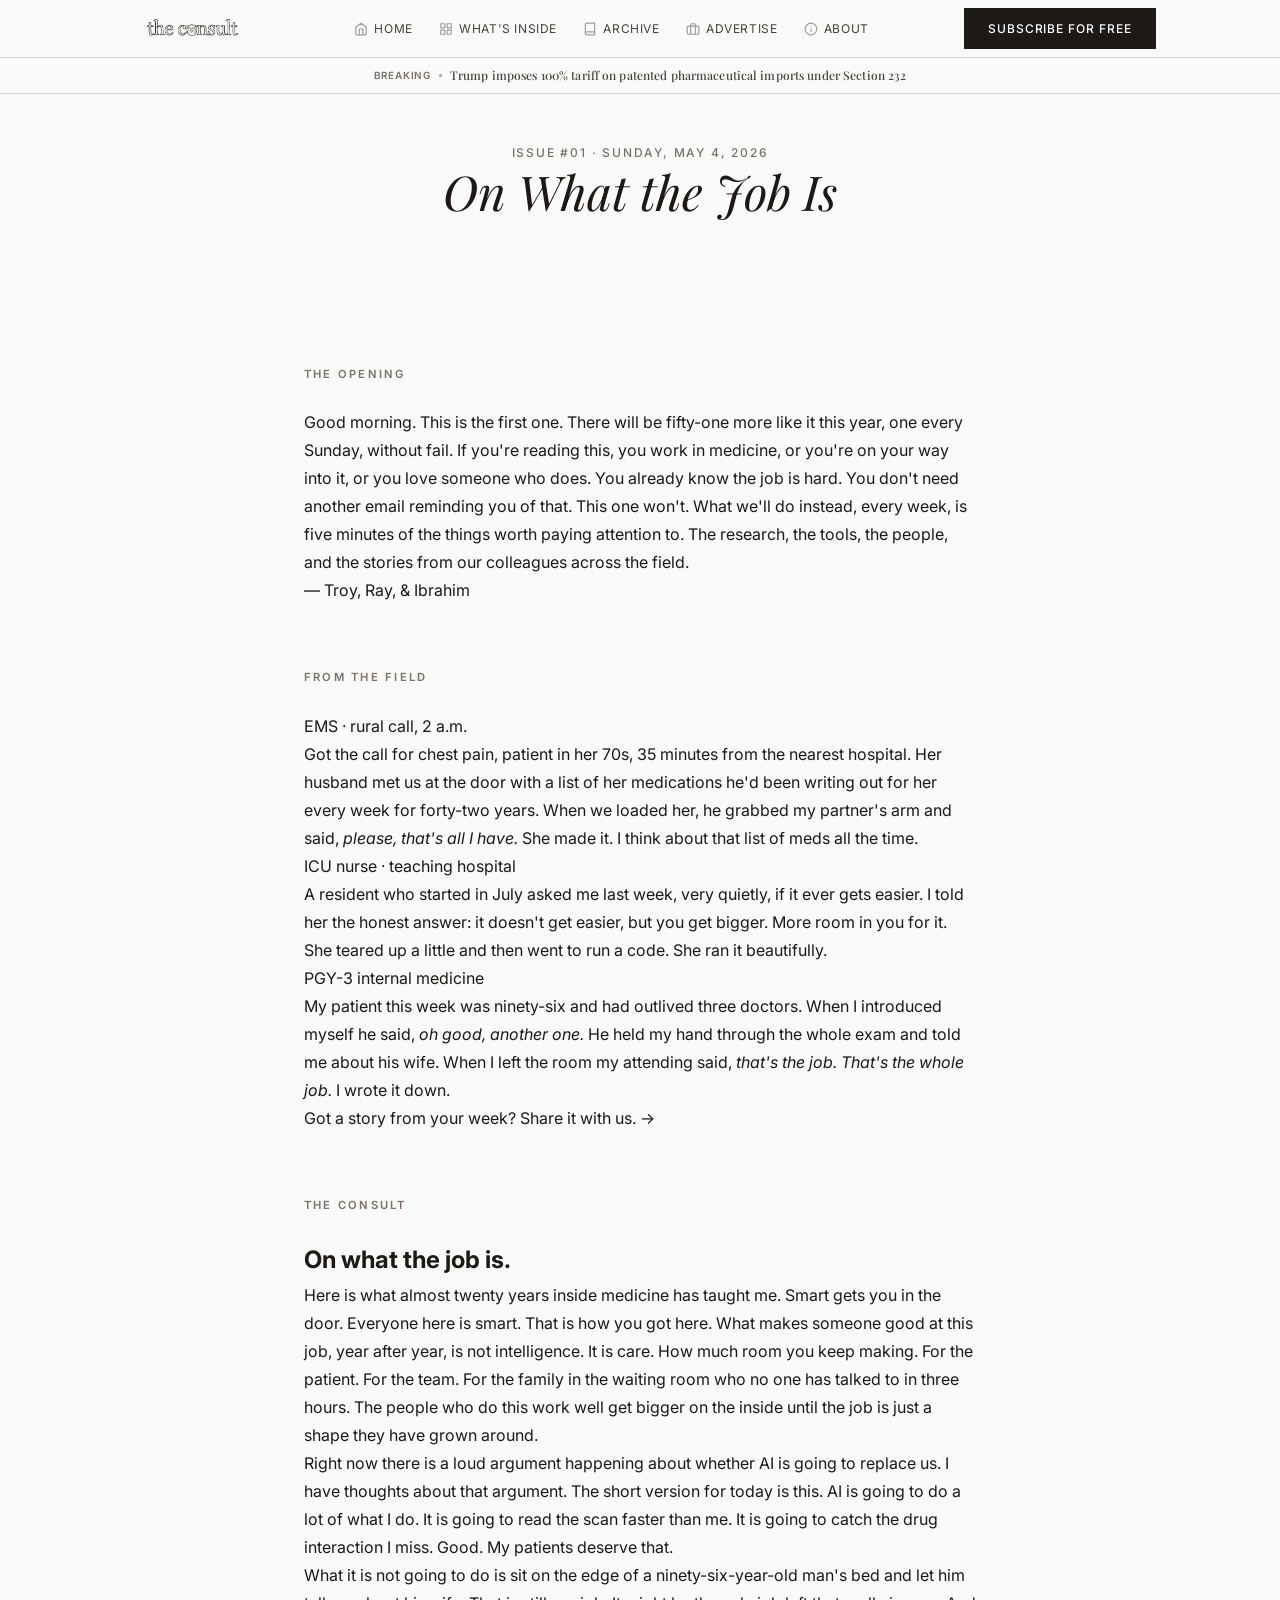
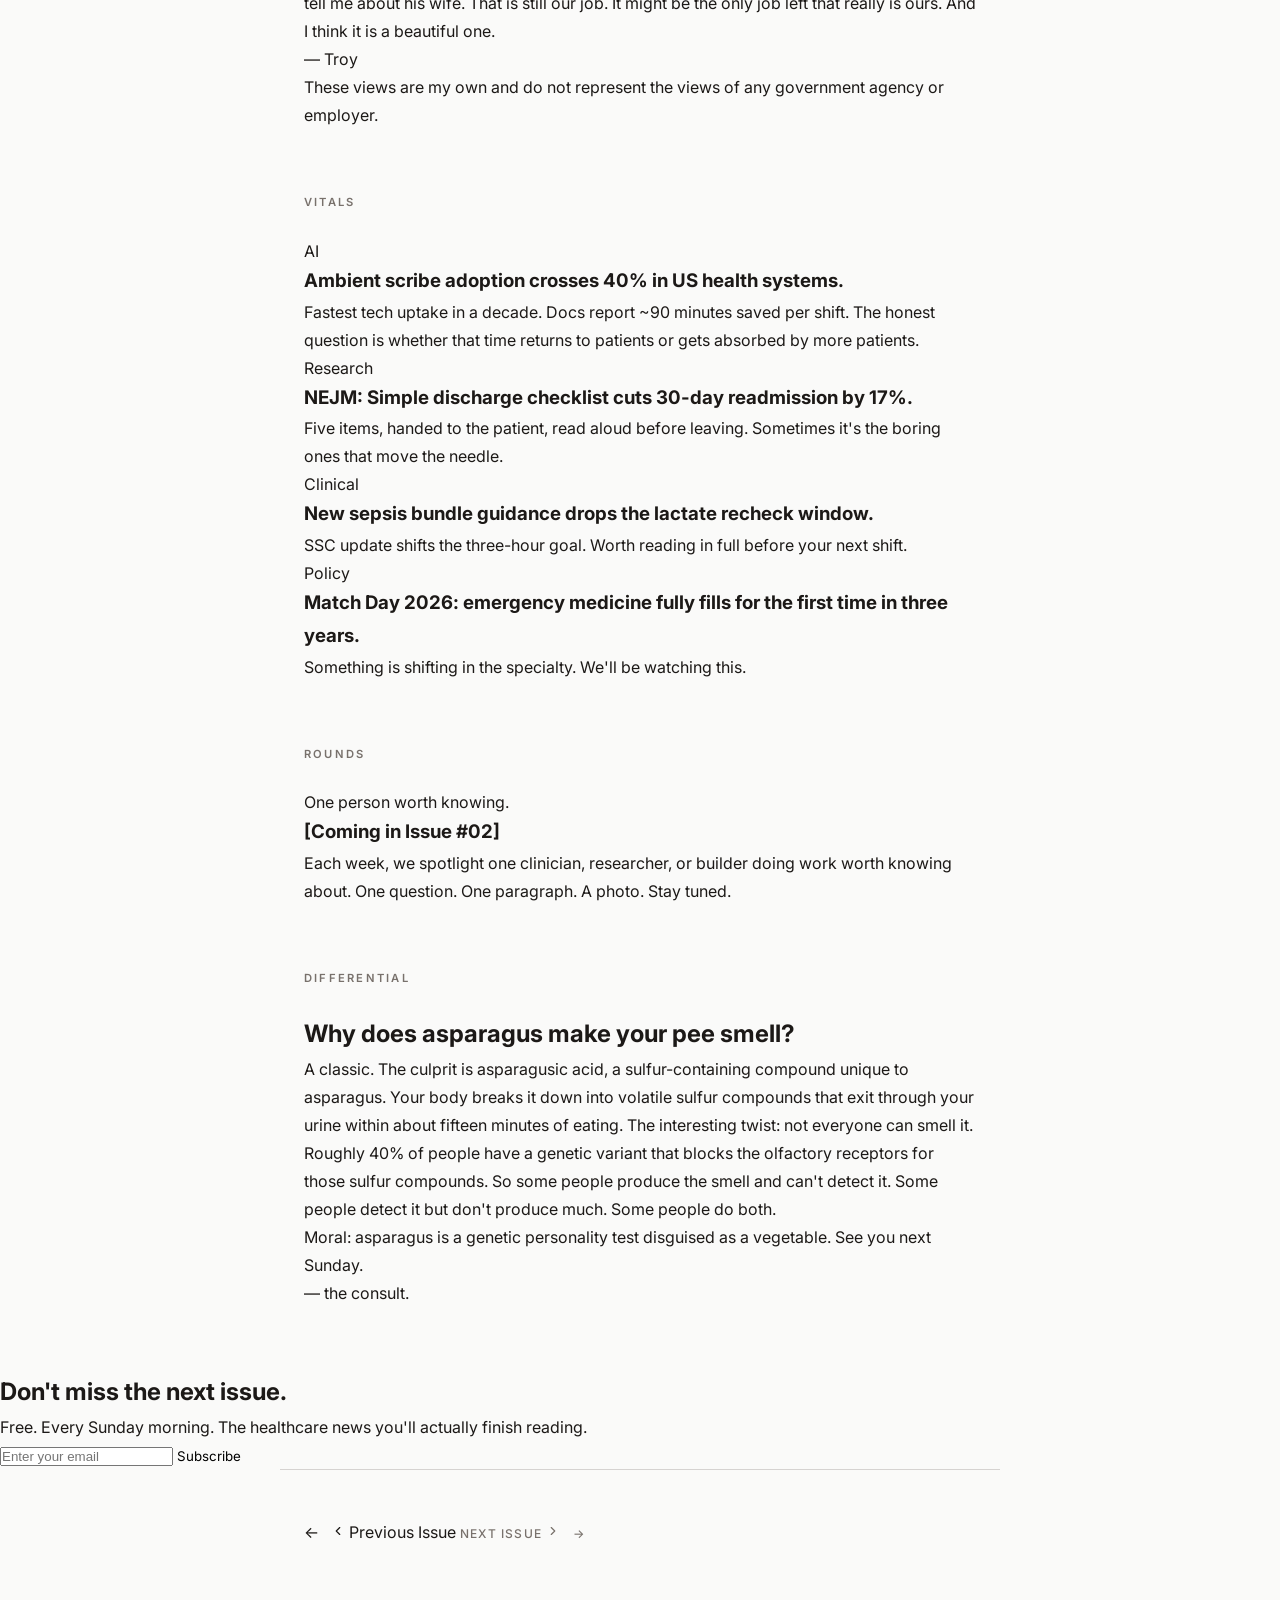
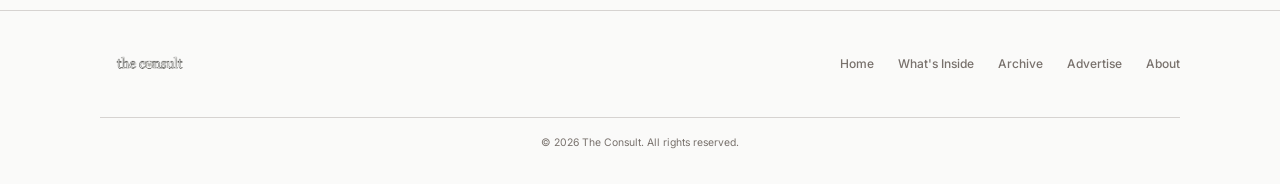
==== issues/01.html @ 068d9262 "Revert hero to sketch bg, add two-column subscribe+What's Inside section, add multi-page structure -" ====
<!DOCTYPE html>
<html lang="en">
<head>
<meta charset="UTF-8">
<meta name="viewport" content="width=device-width, initial-scale=1.0">
<title>On What the Job Is — the consult. #01</title>
<meta name="description" content="The first issue of The Consult. A signed column on what medicine really asks of the people inside it, three stories from the field, and why asparagus makes your pee smell.">
<meta property="og:title" content="On What the Job Is — the consult. #01">
<meta property="og:description" content="The first issue of The Consult. A signed column on what medicine really asks of the people inside it, three stories from the field, and why asparagus makes your pee smell.">
<meta property="og:type" content="article">
<meta property="og:image" content="/owl-hero.png">
<meta name="twitter:card" content="summary_large_image">
<meta name="twitter:title" content="On What the Job Is — the consult. #01">
<meta name="twitter:description" content="The first issue of The Consult. A signed column on what medicine really asks of the people inside it, three stories from the field, and why asparagus makes your pee smell.">
<meta name="twitter:image" content="/owl-hero.png">
<link rel="icon" type="image/png" href="/favicon.png">
<link rel="apple-touch-icon" href="/favicon.png">
<link rel="preconnect" href="https://fonts.googleapis.com">
<link rel="preconnect" href="https://fonts.gstatic.com" crossorigin>
<link href="https://fonts.googleapis.com/css2?family=Playfair+Display:ital,wght@0,400;0,500;0,600;0,700;0,800;1,400&family=Inter:wght@300;400;500;600;700&display=swap" rel="stylesheet">
<link rel="stylesheet" href="/assets/shared.css">
<link rel="stylesheet" href="/assets/issue.css">
</head>
<body>

<!-- NAV -->
<nav class="nav">
  <div class="nav-inner">
    <a class="nav-logo" href="/">
      <img src="/logo.png" alt="the consult." style="height:58px;width:auto;">
    </a>
    <div class="nav-center" id="nc">
      <a class="nav-link" href="/">
        <svg width="14" height="14" viewBox="0 0 24 24" fill="none" stroke="currentColor" stroke-width="2" stroke-linecap="round" stroke-linejoin="round"><path d="M3 9l9-7 9 7v11a2 2 0 01-2 2H5a2 2 0 01-2-2z"/><polyline points="9 22 9 12 15 12 15 22"/></svg>
        Home
      </a>
      <a class="nav-link" href="/inside">
        <svg width="14" height="14" viewBox="0 0 24 24" fill="none" stroke="currentColor" stroke-width="2" stroke-linecap="round" stroke-linejoin="round"><rect x="3" y="3" width="7" height="7"/><rect x="14" y="3" width="7" height="7"/><rect x="3" y="14" width="7" height="7"/><rect x="14" y="14" width="7" height="7"/></svg>
        What's Inside
      </a>
      <a class="nav-link" href="/archive">
        <svg width="14" height="14" viewBox="0 0 24 24" fill="none" stroke="currentColor" stroke-width="2" stroke-linecap="round" stroke-linejoin="round"><path d="M4 19.5A2.5 2.5 0 016.5 17H20"/><path d="M6.5 2H20v20H6.5A2.5 2.5 0 014 19.5v-15A2.5 2.5 0 016.5 2z"/></svg>
        Archive
      </a>
      <a class="nav-link" href="/advertise">
        <svg width="14" height="14" viewBox="0 0 24 24" fill="none" stroke="currentColor" stroke-width="2" stroke-linecap="round" stroke-linejoin="round"><rect x="2" y="7" width="20" height="14" rx="2" ry="2"/><path d="M16 21V5a2 2 0 00-2-2h-4a2 2 0 00-2 2v16"/></svg>
        Advertise
      </a>
      <a class="nav-link" href="/about">
        <svg width="14" height="14" viewBox="0 0 24 24" fill="none" stroke="currentColor" stroke-width="2" stroke-linecap="round" stroke-linejoin="round"><circle cx="12" cy="12" r="10"/><line x1="12" y1="16" x2="12" y2="12"/><line x1="12" y1="8" x2="12.01" y2="8"/></svg>
        About
      </a>
    </div>
    <div class="nav-right" id="nr">
      <a class="btn-sub" href="/#subscribe">Subscribe For Free</a>
    </div>
    <button class="nav-toggle" id="navToggle" aria-label="Menu"><span></span><span></span><span></span></button>
  </div>
</nav>

<!-- HEADLINE ROTATOR -->
<div class="headline-bar">
  <div class="headline-bar-inner" id="headlineRotator"></div>
</div>

<!-- ISSUE CONTENT -->
<main class="issue">

  <!-- Issue Header -->
  <header class="issue-header">
    <div class="issue-header-inner">
      <p class="issue-meta">Issue #01 &middot; Sunday, May 4, 2026</p>
      <h1 class="issue-title">On What the Job Is</h1>
    </div>
  </header>

  <!-- Section 1: THE OPENING -->
  <section class="issue-section issue-opening anim">
    <div class="issue-section-inner">
      <div class="issue-section-label">The Opening</div>
      <div class="issue-prose">
        <p>Good morning. This is the first one. There will be fifty-one more like it this year, one every Sunday, without fail. If you're reading this, you work in medicine, or you're on your way into it, or you love someone who does. You already know the job is hard. You don't need another email reminding you of that. This one won't. What we'll do instead, every week, is five minutes of the things worth paying attention to. The research, the tools, the people, and the stories from our colleagues across the field.</p>
        <p class="issue-signoff">&mdash; Troy, Ray, &amp; Ibrahim</p>
      </div>
    </div>
  </section>

  <!-- Section 2: FROM THE FIELD -->
  <section class="issue-section issue-field anim">
    <div class="issue-section-inner">
      <div class="issue-section-label">From the Field</div>
      <div class="issue-prose">

        <div class="field-story">
          <div class="field-story-role">EMS &middot; rural call, 2 a.m.</div>
          <p>Got the call for chest pain, patient in her 70s, 35 minutes from the nearest hospital. Her husband met us at the door with a list of her medications he'd been writing out for her every week for forty-two years. When we loaded her, he grabbed my partner's arm and said, <em>please, that's all I have.</em> She made it. I think about that list of meds all the time.</p>
        </div>

        <div class="field-story">
          <div class="field-story-role">ICU nurse &middot; teaching hospital</div>
          <p>A resident who started in July asked me last week, very quietly, if it ever gets easier. I told her the honest answer: it doesn't get easier, but you get bigger. More room in you for it. She teared up a little and then went to run a code. She ran it beautifully.</p>
        </div>

        <div class="field-story">
          <div class="field-story-role">PGY-3 internal medicine</div>
          <p>My patient this week was ninety-six and had outlived three doctors. When I introduced myself he said, <em>oh good, another one.</em> He held my hand through the whole exam and told me about his wife. When I left the room my attending said, <em>that's the job. That's the whole job.</em> I wrote it down.</p>
        </div>

        <p class="field-cta"><a href="mailto:stories@theconsult.info">Got a story from your week? Share it with us. &rarr;</a></p>
      </div>
    </div>
  </section>

  <!-- Section 3: THE CONSULT -->
  <section class="issue-section issue-column anim">
    <div class="issue-section-inner">
      <div class="issue-section-label">The Consult</div>
      <h2 class="issue-column-title">On what the job is.</h2>
      <div class="issue-prose">
        <p>Here is what almost twenty years inside medicine has taught me. Smart gets you in the door. Everyone here is smart. That is how you got here. What makes someone good at this job, year after year, is not intelligence. It is care. How much room you keep making. For the patient. For the team. For the family in the waiting room who no one has talked to in three hours. The people who do this work well get bigger on the inside until the job is just a shape they have grown around.</p>
        <p>Right now there is a loud argument happening about whether AI is going to replace us. I have thoughts about that argument. The short version for today is this. AI is going to do a lot of what I do. It is going to read the scan faster than me. It is going to catch the drug interaction I miss. Good. My patients deserve that.</p>
        <p>What it is not going to do is sit on the edge of a ninety-six-year-old man's bed and let him tell me about his wife. That is still our job. It might be the only job left that really is ours. And I think it is a beautiful one.</p>
        <p class="issue-signoff">&mdash; Troy</p>
        <p class="issue-disclaimer">These views are my own and do not represent the views of any government agency or employer.</p>
      </div>
    </div>
  </section>

  <!-- Section 4: VITALS -->
  <section class="issue-section issue-vitals anim">
    <div class="issue-section-inner">
      <div class="issue-section-label">Vitals</div>
      <div class="vitals-grid">

        <div class="vital-item">
          <span class="vital-tag">AI</span>
          <h3>Ambient scribe adoption crosses 40% in US health systems.</h3>
          <p>Fastest tech uptake in a decade. Docs report ~90 minutes saved per shift. The honest question is whether that time returns to patients or gets absorbed by more patients.</p>
        </div>

        <div class="vital-item">
          <span class="vital-tag">Research</span>
          <h3>NEJM: Simple discharge checklist cuts 30-day readmission by 17%.</h3>
          <p>Five items, handed to the patient, read aloud before leaving. Sometimes it's the boring ones that move the needle.</p>
        </div>

        <div class="vital-item">
          <span class="vital-tag">Clinical</span>
          <h3>New sepsis bundle guidance drops the lactate recheck window.</h3>
          <p>SSC update shifts the three-hour goal. Worth reading in full before your next shift.</p>
        </div>

        <div class="vital-item">
          <span class="vital-tag">Policy</span>
          <h3>Match Day 2026: emergency medicine fully fills for the first time in three years.</h3>
          <p>Something is shifting in the specialty. We'll be watching this.</p>
        </div>

      </div>
    </div>
  </section>

  <!-- Section 5: ROUNDS -->
  <section class="issue-section issue-rounds anim">
    <div class="issue-section-inner">
      <div class="issue-section-label">Rounds</div>
      <div class="issue-prose">
        <p class="rounds-subtitle">One person worth knowing.</p>
        <h3 class="rounds-name">[Coming in Issue #02]</h3>
        <p>Each week, we spotlight one clinician, researcher, or builder doing work worth knowing about. One question. One paragraph. A photo. Stay tuned.</p>
      </div>
    </div>
  </section>

  <!-- Section 6: DIFFERENTIAL -->
  <section class="issue-section issue-differential anim">
    <div class="issue-section-inner">
      <div class="issue-section-label">Differential</div>
      <h2 class="differential-question">Why does asparagus make your pee smell?</h2>
      <div class="issue-prose">
        <p>A classic. The culprit is asparagusic acid, a sulfur-containing compound unique to asparagus. Your body breaks it down into volatile sulfur compounds that exit through your urine within about fifteen minutes of eating. The interesting twist: not everyone can smell it. Roughly 40% of people have a genetic variant that blocks the olfactory receptors for those sulfur compounds. So some people produce the smell and can't detect it. Some people detect it but don't produce much. Some people do both.</p>
        <p class="differential-closing">Moral: asparagus is a genetic personality test disguised as a vegetable. See you next Sunday.</p>
        <p class="issue-signoff">&mdash; the consult.</p>
      </div>
    </div>
  </section>

</main>

<!-- SUBSCRIBE CTA -->
<section class="issue-subscribe-cta">
  <div class="issue-subscribe-cta-inner">
    <h2>Don't miss the next issue.</h2>
    <p>Free. Every Sunday morning. The healthcare news you'll actually finish reading.</p>
    <form id="subscribeForm" class="issue-subscribe-form">
      <label for="sub-email" class="sr-only">Email address</label>
      <input type="email" id="sub-email" placeholder="Enter your email" required aria-label="Email address">
      <button type="submit" id="sub-btn">Subscribe</button>
    </form>
    <p id="sub-msg" class="issue-subscribe-msg"></p>
  </div>
</section>

<!-- ISSUE NAV -->
<nav class="issue-nav" aria-label="Issue navigation">
  <div class="issue-nav-inner">
    <span class="issue-nav-link issue-nav-prev disabled" aria-disabled="true">
      <svg width="14" height="14" viewBox="0 0 24 24" fill="none" stroke="currentColor" stroke-width="2" stroke-linecap="round" stroke-linejoin="round"><polyline points="15 18 9 12 15 6"/></svg>
      Previous Issue
    </span>
    <a class="issue-nav-link issue-nav-next" href="/issues/02">
      Next Issue
      <svg width="14" height="14" viewBox="0 0 24 24" fill="none" stroke="currentColor" stroke-width="2" stroke-linecap="round" stroke-linejoin="round"><polyline points="9 18 15 12 9 6"/></svg>
    </a>
  </div>
</nav>

<!-- FOOTER -->
<footer class="footer">
  <div class="footer-inner">
    <div class="footer-brand">
      <img src="/logo.png" alt="the consult." style="height:42px;width:auto;">
    </div>
    <div class="footer-links">
      <a href="/">Home</a>
      <a href="/inside">What's Inside</a>
      <a href="/archive">Archive</a>
      <a href="/advertise">Advertise</a>
      <a href="/about">About</a>
    </div>
    <div class="footer-copy">&copy; 2026 The Consult. All rights reserved.</div>
  </div>
</footer>

<script>
/* Mobile menu toggle */
(function() {
  var toggle = document.getElementById('navToggle');
  var nc = document.getElementById('nc');
  var nr = document.getElementById('nr');
  if (toggle) {
    toggle.addEventListener('click', function() {
      nc.classList.toggle('open');
      nr.classList.toggle('open');
    });
  }
})();

/* Headline rotator */
(function() {
  var DEFAULT_HEADLINES = [
    { category: 'BREAKING', text: 'FDA fast-tracks novel Alzheimer\'s antibody to priority review' },
    { category: 'AI', text: 'Ambient scribe adoption hits 40% across major health systems' },
    { category: 'POLICY', text: 'CMS finalizes 2026 telehealth permanent coverage rules' },
    { category: 'RESEARCH', text: 'GLP-1 agonists show neuroprotective signal in Phase II trial' },
    { category: 'DEVICE', text: 'Wearable ECG gains FDA clearance for AFib history feature' },
  ];

  function renderHeadlines(headlines) {
    var container = document.getElementById('headlineRotator');
    if (!container) return;
    container.innerHTML = headlines.map(function(h, i) {
      return '<div class="headline-slide' + (i === 0 ? ' active' : '') + '">' +
        '<span class="headline-cat">' + h.category + '</span>' +
        '<span class="headline-sep"></span>' +
        '<span class="headline-text">' + h.text + '</span>' +
        '</div>';
    }).join('');
    var current = 0;
    var slides = container.querySelectorAll('.headline-slide');
    if (slides.length <= 1) return;
    setInterval(function() {
      slides[current].classList.remove('active');
      current = (current + 1) % slides.length;
      slides[current].classList.add('active');
    }, 5000);
  }

  fetch('/ticker.json')
    .then(function(r) { return r.ok ? r.json() : Promise.reject(); })
    .then(function(data) { renderHeadlines(data.headlines || DEFAULT_HEADLINES); })
    .catch(function() { renderHeadlines(DEFAULT_HEADLINES); });
})();

/* Subscribe form */
(function() {
  var form = document.getElementById('subscribeForm');
  if (!form) return;
  form.addEventListener('submit', async function(e) {
    e.preventDefault();
    var email = document.getElementById('sub-email').value;
    var btn = document.getElementById('sub-btn');
    var msg = document.getElementById('sub-msg');
    btn.textContent = 'Subscribing...';
    btn.style.opacity = '0.7';
    btn.disabled = true;
    try {
      var res = await fetch('https://subscribe-forms.beehiiv.com/api/v1/subscriptions/49dd483c-4326-42ec-bdb3-123c59228db2', {
        method: 'POST',
        headers: { 'Content-Type': 'application/json' },
        body: JSON.stringify({ email: email }),
      });
      if (res.ok || res.status === 201 || res.status === 200) {
        btn.textContent = "You're in";
        btn.style.background = '#059669';
        msg.textContent = 'Check your inbox — your first issue arrives Sunday.';
        msg.style.color = '#1C1917';
        msg.style.display = 'block';
        form.querySelector('input').value = '';
      } else {
        throw new Error('Subscribe failed');
      }
    } catch (err) {
      btn.textContent = 'Subscribe';
      btn.style.opacity = '1';
      btn.disabled = false;
      msg.textContent = 'Something went wrong — try again or visit read.theconsult.info';
      msg.style.color = '#DC2626';
      msg.style.display = 'block';
    }
  });
})();

/* Intersection observer animations */
(function() {
  var observer = new IntersectionObserver(function(entries) {
    entries.forEach(function(entry) {
      if (entry.isIntersecting) {
        entry.target.classList.add('vis');
      }
    });
  }, { threshold: 0.1, rootMargin: '0px 0px -30px 0px' });
  document.querySelectorAll('.anim').forEach(function(el) {
    observer.observe(el);
  });
})();
</script>
</body>
</html>
---- assets/shared.css ----
*, *::before, *::after { margin:0; padding:0; box-sizing:border-box; }

:root {
  --white: #ffffff;
  --bg: #FAFAF9;
  --bg-warm: #F5F5F0;
  --bg-cool: #F7F7F5;
  --black: #1C1917;
  --text: #1C1917;
  --text-sec: #44403C;
  --text-muted: #78716C;
  --border: #D6D3D1;
  --border-dark: #A8A29E;
  --accent: #1C1917;
  --accent-dark: #0C0A09;
  --accent-light: #F5F5F0;
  --warm: #A16207;
  --warm-light: #FDF8EF;
  --link: #1C1917;
  --cta: #1C1917;
  --cta-dark: #0C0A09;
  --cta-light: #F5F5F0;
  --success: #059669;
  --destructive: #DC2626;

  --font: 'Inter', -apple-system, sans-serif;
  --font-display: 'Playfair Display', Georgia, serif;
  --max-w: 720px;
  --max-w-wide: 1080px;
  --nav-h: 58px;
  --ease: cubic-bezier(0.25, 0.46, 0.45, 0.94);
}

html { scroll-behavior:smooth; }
body {
  font-family:var(--font); color:var(--text); background:var(--bg);
  -webkit-font-smoothing:antialiased; line-height:1.75; overflow-x:hidden;
}
a { color:inherit; text-decoration:none; }
button { cursor:pointer; border:none; background:none; font-family:inherit; }

@keyframes fadeUp { from{opacity:0;transform:translateY(20px);}to{opacity:1;transform:translateY(0);} }
@keyframes fadeIn { from{opacity:0;}to{opacity:1;} }
@keyframes ticker { 0%{transform:translateX(0);}100%{transform:translateX(-50%);} }
@keyframes pulse { 0%,100%{opacity:1;}50%{opacity:0.4;} }
@keyframes blink { 0%,100%{opacity:1;}50%{opacity:0;} }

.sr-only { position:absolute;width:1px;height:1px;padding:0;margin:-1px;overflow:hidden;clip:rect(0,0,0,0);border:0; }
:focus-visible { outline:3px solid var(--accent); outline-offset:2px; }
.anim { opacity:0; transform:translateY(16px); transition:all 0.5s var(--ease); }
.anim.vis { opacity:1; transform:translateY(0); }

/* ========== NAV ========== */
.nav {
  position:sticky; top:0; z-index:1000;
  background:var(--bg);
  border-bottom:1px solid var(--border);
  height:var(--nav-h);
}
.nav-inner {
  max-width:var(--max-w-wide); margin:0 auto; padding:0 1.5rem;
  height:100%; display:flex; align-items:center; justify-content:space-between;
}
.nav-logo { display:flex; align-items:center; gap:10px; cursor:pointer; }
.nav-center { display:flex; align-items:center; gap:0.15rem; }
.nav-link {
  font-size:0.75rem; font-weight:400; color:var(--text-sec);
  padding:0.4rem 0.75rem; transition:all 0.15s; border-radius:0;
  display:inline-flex; align-items:center; gap:6px;
  letter-spacing:0.05em; text-transform:uppercase;
}
.nav-link svg { flex-shrink:0; opacity:0.5; transition:opacity 0.15s; }
.nav-link:hover { color:var(--black); background:var(--bg-cool); }
.nav-link:hover svg { opacity:0.8; }
.nav-right { display:flex; align-items:center; gap:0.75rem; }
.btn-sub {
  font-family:var(--font); font-size:0.75rem; font-weight:500;
  letter-spacing:0.08em; text-transform:uppercase;
  color:var(--white); background:var(--black);
  padding:0.6rem 1.5rem; border-radius:0; transition:all 0.2s;
}
.btn-sub:hover { background:var(--text-sec); }

.nav-toggle { display:none; flex-direction:column; gap:4px; padding:6px; }
.nav-toggle span { width:18px; height:2px; background:var(--black); }
@media(max-width:768px){
  .nav-toggle{display:flex;}
  .nav-center,.nav-right{display:none;}
  .nav-center.open,.nav-right.open{
    display:flex;position:fixed;top:var(--nav-h);left:0;right:0;
    background:var(--white);flex-direction:column;padding:1rem 1.5rem;
    border-bottom:1px solid var(--border);gap:0.25rem;z-index:999;
  }
  .nav-link{padding:0.6rem 0;width:100%;border-radius:0;border-bottom:1px solid var(--border);}
}

/* ========== HEADLINE ROTATOR ========== */
.headline-bar {
  border-bottom:1px solid var(--border);
  height:36px; overflow:hidden; position:relative;
  display:flex; align-items:center; justify-content:center;
}
.headline-bar-inner {
  max-width:var(--max-w-wide); width:100%; margin:0 auto;
  padding:0 1.5rem; position:relative; height:100%;
  display:flex; align-items:center; justify-content:center;
}
.headline-slide {
  position:absolute; inset:0;
  display:flex; align-items:center; justify-content:center; gap:8px;
  opacity:0; transition:opacity 0.6s ease;
  pointer-events:none;
}
.headline-slide.active { opacity:1; pointer-events:auto; }
.headline-cat {
  font-family:var(--font); font-size:0.62rem; font-weight:600;
  text-transform:uppercase; letter-spacing:0.08em;
  color:var(--text-muted);
}
.headline-text {
  font-family:var(--font-display); font-size:0.75rem; font-weight:500;
  color:var(--text-sec); letter-spacing:0.01em;
}
.headline-sep {
  width:3px; height:3px; border-radius:50%; background:var(--border-dark);
  flex-shrink:0;
}

/* ========== HERO ========== */
.hero {
  position:relative;
  min-height:85vh;
  display:flex; align-items:center; justify-content:center;
  background:url('/sketch-bg.png') center center / cover no-repeat;
  animation:fadeUp 0.6s var(--ease) both;
}
.hero-inner {
  max-width:600px; margin:0 auto; text-align:center;
  padding:4rem 1.5rem;
}

.hero h1 {
  font-family:var(--font-display);
  font-size:clamp(2.4rem,5.5vw,3.8rem);
  font-weight:700; line-height:1.15;
  letter-spacing:-0.01em;
  color:var(--black); margin:0;
  font-style:italic;
}

@media (max-width:768px) {
  .hero { min-height:60vh; }
  .hero-inner { padding:3rem 1.5rem; }
}

/* ========== SUBSCRIBE HERO ========== */
.subscribe-hero {
  padding:4.5rem 1.5rem;
  background:var(--bg);
  border-bottom:1px solid var(--border);
}
.subscribe-hero-inner {
  max-width:var(--max-w-wide); margin:0 auto;
  display:flex; gap:4rem; align-items:flex-start;
}
.subscribe-left {
  flex:1; min-width:0;
}
.subscribe-right {
  flex:0 0 45%; max-width:45%;
}
.subscribe-right h3 {
  font-family:var(--font-display); font-size:1.1rem; font-weight:700;
  color:var(--black); margin-bottom:1.5rem;
}
.subscribe-right-grid {
  display:grid; grid-template-columns:1fr 1fr; gap:0.75rem;
}
.subscribe-right-card {
  padding:0.9rem; border:1px solid var(--border);
}
.subscribe-right-card .card-num {
  font-family:var(--font-display); font-size:0.6rem; font-weight:700;
  color:var(--text-muted); margin-bottom:0.35rem; letter-spacing:0.04em;
}
.subscribe-right-card h4 {
  font-family:var(--font-display); font-size:0.82rem; font-weight:700;
  color:var(--black); margin-bottom:0.2rem;
}
.subscribe-right-card p {
  font-size:0.72rem; color:var(--text-sec); line-height:1.55;
}
.subscribe-hero-label {
  font-family:var(--font); font-size:0.7rem; font-weight:400;
  text-transform:uppercase; letter-spacing:0.15em;
  color:var(--text-muted); margin-bottom:1.2rem;
}
.subscribe-hero-sub {
  font-size:1.05rem; color:var(--text-sec);
  max-width:480px; margin-bottom:2.5rem; line-height:1.85;
  font-weight:300;
}
.subscribe-hero .cta-note { font-size:0.75rem; color:var(--text-muted); }

@media (max-width:768px) {
  .subscribe-hero-inner { flex-direction:column; gap:2.5rem; }
  .subscribe-left { text-align:center; }
  .subscribe-right { flex:0 0 auto; max-width:100%; }
  .subscribe-hero-sub { margin-left:auto; margin-right:auto; }
  .subscribe-right-grid { grid-template-columns:1fr; }
}

/* ========== SUBSCRIBE ========== */
.subscribe-section {
  background:var(--bg-warm); padding:3rem 1.5rem;
  border-top:1px solid var(--border); border-bottom:1px solid var(--border);
}
.subscribe-inner {
  max-width:560px; margin:0 auto; text-align:center;
}
.subscribe-inner h2 {
  font-family:var(--font-display); font-size:1.3rem; font-weight:700;
  color:var(--black); margin-bottom:0.4rem;
}
.subscribe-inner > p {
  font-size:0.88rem; color:var(--text-sec); margin-bottom:1.5rem;
}
#sub-email:focus { border-color:var(--accent); box-shadow:0 0 0 3px var(--accent-light); }

/* ========== SECTIONS ========== */
.section { padding:4.5rem 1.5rem; }
.section-inner { max-width:var(--max-w-wide); margin:0 auto; }
.section-hdr { margin-bottom:2.5rem; display:flex; align-items:baseline; justify-content:space-between; gap:1rem; }
.section-hdr h2 {
  font-family:var(--font-display); font-size:1.3rem; font-weight:700;
  color:var(--black);
}
.section-hdr .view-all {
  font-family:var(--font); font-size:0.72rem; font-weight:500;
  color:var(--link); cursor:pointer; white-space:nowrap;
  letter-spacing:0.05em; text-transform:uppercase;
}
.section-hdr .view-all:hover { text-decoration:underline; }

/* ========== FEATURES ========== */
.features-grid { display:grid; grid-template-columns:repeat(3,1fr); gap:1.25rem; }
@media(max-width:768px){ .features-grid{grid-template-columns:1fr;} }
.feature-card {
  padding:1.35rem; border:1px solid var(--border); border-radius:0;
  transition:all 0.2s var(--ease);
}
.feature-card:hover { border-color:var(--border-dark); box-shadow:0 2px 12px rgba(0,0,0,0.04); }
.feature-icon {
  width:34px; height:34px; border-radius:0; background:var(--warm-light);
  display:flex; align-items:center; justify-content:center;
  margin-bottom:0.75rem; font-size:1rem;
}
.feature-card h3 {
  font-family:var(--font-display); font-size:0.9rem; font-weight:700;
  color:var(--black); margin-bottom:0.3rem;
}
.feature-card p { font-size:0.8rem; color:var(--text-sec); line-height:1.6; }

/* ========== POST CARDS ========== */
.posts-grid { display:grid; grid-template-columns:repeat(3,1fr); gap:1.25rem; }
@media(max-width:900px){ .posts-grid{grid-template-columns:repeat(2,1fr);} }
@media(max-width:600px){ .posts-grid{grid-template-columns:1fr;} }
.post-card {
  border:1px solid var(--border); border-radius:0; overflow:hidden;
  transition:all 0.2s var(--ease); display:flex; flex-direction:column;
}
.post-card:hover { border-color:var(--border-dark); box-shadow:0 4px 20px rgba(0,0,0,0.06); transform:translateY(-2px); }
.post-card-img {
  height:150px; background:var(--bg-cool);
  display:flex; align-items:center; justify-content:center; overflow:hidden;
}
.post-card-img img { width:100%; height:100%; object-fit:cover; }
.post-card-img .placeholder-icon {
  font-family:var(--font-display); font-size:1.6rem; font-weight:700;
  color:var(--border-dark); opacity:0.4;
}
.post-card-body { padding:1rem 1.15rem 1.15rem; flex:1; display:flex; flex-direction:column; }
.post-card-tag {
  font-family:var(--font-display); font-size:0.62rem; font-weight:600;
  text-transform:uppercase; letter-spacing:0.08em;
  color:var(--text-muted); margin-bottom:0.35rem;
}
.post-card-body h3 {
  font-family:var(--font-display); font-size:0.92rem; font-weight:700;
  color:var(--black); line-height:1.3; margin-bottom:0.35rem;
}
.post-card-body p {
  font-size:0.78rem; color:var(--text-sec); line-height:1.55;
  margin-bottom:0.65rem; flex:1;
}
.post-card-meta {
  font-size:0.68rem; color:var(--text-muted);
  display:flex; justify-content:space-between; align-items:center;
  padding-top:0.55rem; border-top:1px solid var(--border);
}
.post-card-meta .read-link {
  font-family:var(--font-display); font-weight:600; color:var(--link); font-size:0.72rem;
}

/* ========== STORY SECTION ========== */
.story-section { border-top:1px solid var(--border); border-bottom:1px solid var(--border); background:var(--bg-cool); }
.story-box {
  max-width:960px; margin:0 auto;
  padding:2rem 2.5rem; border-radius:0;
  background:var(--white); border:1px solid var(--border);
}
.story-box h2 { font-family:var(--font-display); font-size:1.15rem; font-weight:700; color:var(--black); margin-bottom:0.4rem; }
.story-box > p { font-size:0.88rem; color:var(--text-sec); line-height:1.65; margin-bottom:1rem; max-width:680px; }
.story-cta {
  font-family:var(--font-display); font-size:0.82rem; font-weight:600;
  color:var(--link); cursor:pointer;
}
.story-cta:hover { text-decoration:underline; }

/* ========== CTA ========== */
.cta-section { padding:4.5rem 1.5rem; }
.cta-box {
  max-width:960px; margin:0 auto;
  background:var(--accent); border-radius:0;
  padding:4rem 2rem; text-align:center; color:var(--white);
}
.cta-box h2 {
  font-family:var(--font-display); font-size:1.6rem; font-weight:600;
  margin-bottom:0.6rem; font-style:italic;
}
.cta-box p {
  font-size:0.88rem; color:rgba(255,255,255,0.7); max-width:420px;
  margin:0 auto 1.8rem; line-height:1.7; font-weight:300;
}
.btn-sub-light {
  font-family:var(--font); font-size:0.72rem; font-weight:500;
  letter-spacing:0.08em; text-transform:uppercase;
  color:var(--black); background:var(--white);
  padding:0.65rem 2rem; border-radius:0; transition:all 0.2s;
  display:inline-block;
}
.btn-sub-light:hover { background:#e8e8e6; }

/* ========== ARCHIVE ========== */
.arch-header { padding:3rem 1.5rem 1.5rem; max-width:var(--max-w-wide); margin:0 auto; }
.arch-header h1 {
  font-family:var(--font-display); font-size:1.6rem; font-weight:700;
  color:var(--black); margin-bottom:0.2rem;
}
.arch-header p { color:var(--text-sec); font-size:0.88rem; }
.arch-filters {
  padding:0 1.5rem; position:sticky; top:var(--nav-h);
  background:var(--white); z-index:100; border-bottom:1px solid var(--border);
}
.arch-chips {
  max-width:var(--max-w-wide); margin:0 auto;
  display:flex; gap:0.3rem; flex-wrap:wrap; padding:0.6rem 0;
}
.ac {
  font-family:var(--font-display); font-size:0.68rem; font-weight:600;
  color:var(--text-sec); padding:5px 12px; cursor:pointer;
  transition:all 0.15s; border-radius:20px;
  border:1px solid var(--border); background:var(--white);
  text-transform:uppercase; letter-spacing:0.04em;
}
.ac:hover { color:var(--black); border-color:var(--border-dark); }
.ac.act { background:var(--black); color:var(--white); border-color:var(--black); }
.arch-results { padding:1rem 1.5rem 4rem; }
.arch-grid { max-width:var(--max-w-wide); margin:0 auto; display:flex; flex-direction:column; }
.acard {
  padding:1rem 0; display:flex; gap:1rem; align-items:flex-start;
  border-bottom:1px solid var(--border); cursor:pointer; transition:all 0.15s;
}
.acard:hover { background:var(--bg-cool); margin:0 -1rem; padding-left:1rem; padding-right:1rem; border-radius:0; }
.acard-num {
  font-family:var(--font-display); font-size:0.72rem; font-weight:700;
  color:var(--text-muted); min-width:35px; padding-top:2px;
}
.acard-c h3 { font-family:var(--font-display); font-size:0.88rem; font-weight:700; color:var(--black); line-height:1.3; margin-bottom:0.1rem; }
.acard-c .am { font-size:0.7rem; color:var(--text-muted); }
.acard-c .am span { color:var(--link); font-weight:500; }
.acard-c p { font-size:0.8rem; color:var(--text-sec); line-height:1.5; margin-top:0.2rem; }

/* ========== ADVERTISE ========== */
.adv-header { padding:3rem 1.5rem 1.5rem; max-width:var(--max-w-wide); margin:0 auto; }
.adv-header h1 { font-family:var(--font-display); font-size:1.6rem; font-weight:700; color:var(--black); margin-bottom:0.4rem; }
.adv-header p { color:var(--text-sec); font-size:0.92rem; max-width:520px; line-height:1.65; }
.adv-content { padding:1rem 1.5rem 4rem; }
.adv-grid { max-width:var(--max-w-wide); margin:0 auto; display:grid; grid-template-columns:1fr 1fr; gap:3rem; }
@media(max-width:768px){ .adv-grid{grid-template-columns:1fr;} }
.adv-bens h2 { font-family:var(--font-display); font-size:1.05rem; font-weight:700; color:var(--black); margin-bottom:1.25rem; }
.adv-item { display:flex; gap:0.75rem; margin-bottom:1.25rem; align-items:flex-start; }
.adv-num {
  font-family:var(--font-display); font-size:0.68rem; font-weight:700;
  width:24px; height:24px; border-radius:0; background:var(--cta-light);
  color:var(--cta); display:flex; align-items:center; justify-content:center;
  flex-shrink:0; margin-top:2px;
}
.adv-item h3 { font-family:var(--font-display); font-size:0.85rem; font-weight:700; color:var(--black); margin-bottom:2px; }
.adv-item p { font-size:0.8rem; color:var(--text-sec); line-height:1.55; }
.adv-form { background:var(--bg-cool); border-radius:0; padding:1.75rem; border:1px solid var(--border); }
.adv-form h2 { font-family:var(--font-display); font-size:1rem; font-weight:700; color:var(--black); margin-bottom:1rem; }
.fg { margin-bottom:0.75rem; }
.fg label { display:block; font-family:var(--font-display); font-size:0.68rem; font-weight:600; color:var(--text-sec); margin-bottom:4px; }
.fg input,.fg select,.fg textarea {
  width:100%; padding:0.55rem 0.75rem; font-family:var(--font); font-size:0.85rem;
  color:var(--text); border:1.5px solid var(--border-dark); background:var(--white);
  outline:none; transition:border-color 0.15s; border-radius:0;
}
.fg input:focus,.fg select:focus,.fg textarea:focus { border-color:var(--accent); }
.fg textarea { resize:vertical; min-height:80px; }
.form-btn {
  width:100%; padding:0.75rem; font-family:var(--font); font-size:0.72rem; font-weight:500;
  letter-spacing:0.08em; text-transform:uppercase;
  color:var(--white); background:var(--black); border-radius:0;
  transition:background 0.2s; margin-top:0.4rem;
}
.form-btn:hover { background:var(--cta-dark); }

/* ========== ABOUT ========== */
.about-header { padding:3rem 1.5rem 1.5rem; max-width:var(--max-w-wide); margin:0 auto; }
.about-header h1 { font-family:var(--font-display); font-size:1.6rem; font-weight:700; color:var(--black); margin-bottom:0.4rem; }
.about-header p { color:var(--text-sec); font-size:0.92rem; max-width:580px; line-height:1.65; }

.about-section { padding:4rem 1.5rem; }
.about-section-inner { max-width:var(--max-w-wide); margin:0 auto; }
.about-section-inner h2 {
  font-family:var(--font-display); font-size:1.2rem; font-weight:700;
  color:var(--black); margin-bottom:1.5rem;
}

.mission-box {
  max-width:960px; margin:0 auto;
  padding:2rem 2.5rem; border-radius:0;
  background:var(--bg-cool); border:1px solid var(--border);
}
.mission-box p {
  font-size:0.95rem; color:var(--text-sec); line-height:1.7;
  margin-bottom:1rem;
}
.mission-box p:last-child { margin-bottom:0; }

/* ========== PILLARS ========== */
.pillars-grid { display:grid; grid-template-columns:repeat(3,1fr); gap:1.25rem; }
@media(max-width:768px){ .pillars-grid{grid-template-columns:1fr;} }
.pillar-card {
  padding:1.5rem; border:1px solid var(--border); border-radius:0;
  background:var(--white);
  transition:all 0.2s var(--ease);
}
.pillar-card:hover { border-color:var(--border-dark); box-shadow:0 2px 12px rgba(0,0,0,0.04); }
.pillar-num {
  font-family:var(--font-display); font-size:0.68rem; font-weight:700;
  width:26px; height:26px; border-radius:0; background:var(--cta-light);
  color:var(--cta); display:flex; align-items:center; justify-content:center;
  margin-bottom:0.85rem;
}
.pillar-card h3 {
  font-family:var(--font-display); font-size:0.95rem; font-weight:700;
  color:var(--black); margin-bottom:0.4rem;
}
.pillar-card p { font-size:0.83rem; color:var(--text-sec); line-height:1.6; }

/* ========== TEAM ========== */
.team-section { background:var(--bg-cool); border-top:1px solid var(--border); border-bottom:1px solid var(--border); }
.team-grid { display:grid; grid-template-columns:repeat(2,1fr); gap:1.5rem; max-width:760px; margin:0 auto; }
@media(max-width:700px){ .team-grid{grid-template-columns:1fr;} }
.team-card {
  background:var(--white);
  border:1px solid var(--border); border-radius:0;
  padding:1.75rem 1.5rem; text-align:center;
  transition:all 0.2s var(--ease);
  display:flex; flex-direction:column; align-items:center;
}
.team-card:hover { border-color:var(--border-dark); box-shadow:0 4px 20px rgba(0,0,0,0.06); transform:translateY(-2px); }
.team-photo {
  width:110px; height:110px; border-radius:50%;
  background:var(--bg-warm); border:1px solid var(--border);
  overflow:hidden; margin-bottom:1rem;
  display:flex; align-items:center; justify-content:center;
  flex-shrink:0;
}
.team-photo img { width:100%; height:100%; object-fit:cover; }
.team-photo-placeholder {
  font-family:var(--font-display); font-size:1.6rem; font-weight:700;
  color:var(--border-dark); opacity:0.5;
}
.team-card h3 {
  font-family:var(--font-display); font-size:1rem; font-weight:700;
  color:var(--black); margin-bottom:0.15rem;
}
.team-role {
  font-family:var(--font-display); font-size:0.7rem; font-weight:600;
  text-transform:uppercase; letter-spacing:0.08em;
  color:var(--accent); margin-bottom:0.85rem;
}
.team-bio {
  font-size:0.82rem; color:var(--text-sec); line-height:1.6;
}
.team-social {
  display:inline-flex; align-items:center; gap:6px;
  margin-top:0.85rem; padding:0.4rem 0.75rem;
  font-family:var(--font-display); font-size:0.72rem; font-weight:600;
  color:var(--text-sec); background:var(--bg-cool);
  border:1px solid var(--border); border-radius:0;
  transition:all 0.15s;
}
.team-social:hover { color:var(--accent); border-color:var(--accent); background:var(--accent-light); }
.team-social svg { flex-shrink:0; }

/* ========== FOOTER ========== */
.footer { border-top:1px solid var(--border); padding:2rem 1.5rem; }
.footer-inner {
  max-width:var(--max-w-wide); margin:0 auto;
  display:flex; justify-content:space-between; align-items:center; flex-wrap:wrap; gap:1rem;
}
.footer-brand { display:flex; align-items:center; gap:8px; }
.footer-brand span { font-family:var(--font-display); font-size:0.85rem; color:var(--text-sec); font-weight:600; }
.footer-links { display:flex; gap:1.5rem; }
.footer-links a { font-size:0.75rem; color:var(--text-muted); transition:color 0.15s; font-weight:500; cursor:pointer; }
.footer-links a:hover { color:var(--black); }
.footer-copy {
  width:100%; text-align:center; font-size:0.65rem; color:var(--text-muted);
  margin-top:1rem; padding-top:1rem; border-top:1px solid var(--border);
}

/* Empty states */
.empty-state {
  text-align:center; padding:3rem 2rem;
  display:flex; flex-direction:column; align-items:center; gap:0.5rem;
}
.empty-state h3 { font-family:var(--font-display); font-size:1.05rem; font-weight:700; color:var(--text); }
.empty-state p { font-size:0.85rem; color:var(--text-muted); max-width:380px; line-height:1.6; }
.empty-state a { color:var(--link); font-weight:600; cursor:pointer; }

/* ========== WHAT'S INSIDE ========== */
.inside-header {
  padding:3.5rem 1.5rem 0;
  max-width:var(--max-w-wide); margin:0 auto;
}
.inside-header h1 {
  font-family:var(--font-display); font-size:1.6rem; font-weight:700;
  color:var(--black); margin-bottom:0.4rem;
}
.inside-layout {
  max-width:var(--max-w-wide); margin:0 auto;
  padding:2.5rem 1.5rem 4rem;
  display:grid; grid-template-columns:1fr 1.2fr; gap:3.5rem;
  align-items:start;
}
@media(max-width:768px){ .inside-layout{grid-template-columns:1fr; gap:2rem;} }
.inside-intro p {
  font-size:0.95rem; color:var(--text-sec); line-height:1.75; margin-bottom:1.25rem;
}
.inside-intro p:last-of-type { margin-bottom:2rem; }
.inside-intro .inside-stat {
  font-family:var(--font-display); font-size:0.78rem; font-weight:600;
  color:var(--text-muted); letter-spacing:0.03em;
  padding-top:1.25rem; border-top:1px solid var(--border);
}
.inside-grid {
  display:grid; grid-template-columns:1fr 1fr; gap:1rem;
}
@media(max-width:480px){ .inside-grid{grid-template-columns:1fr;} }
.inside-card {
  padding:1.25rem 1.35rem;
  border:1px solid var(--border);
  background:var(--white);
  transition:all 0.2s var(--ease);
}
.inside-card:hover {
  border-color:var(--border-dark);
  box-shadow:0 2px 12px rgba(0,0,0,0.04);
}
.inside-card-num {
  font-family:var(--font-display); font-size:0.68rem; font-weight:700;
  color:var(--text-muted); margin-bottom:0.6rem;
  letter-spacing:0.04em;
}
.inside-card h3 {
  font-family:var(--font-display); font-size:0.95rem; font-weight:700;
  color:var(--black); margin-bottom:0.35rem;
}
.inside-card p {
  font-size:0.8rem; color:var(--text-sec); line-height:1.6;
}
---- assets/issue.css ----
/* ==========================================================================
   issue.css — Newsletter issue page styles for "the consult."
   Depends on design tokens from the root stylesheet (index.html :root).
   ========================================================================== */

/* ---------- Issue Header ---------- */

.issue-header {
  max-width: var(--max-w);
  margin: 0 auto;
  padding: 3rem 1.5rem 2rem;
  text-align: center;
}

.issue-header .issue-meta {
  font-family: var(--font);
  font-size: 0.75rem;
  font-weight: 500;
  letter-spacing: 0.15em;
  text-transform: uppercase;
  color: var(--text-muted);
}

.issue-header hr {
  border: none;
  border-top: 1px solid var(--border);
  margin-top: 2rem;
}

/* ---------- Issue Title ---------- */

.issue-title {
  font-family: var(--font-display);
  font-style: italic;
  font-weight: 400;
  font-size: clamp(2rem, 5vw, 3rem);
  line-height: 1.2;
  color: var(--black);
  max-width: var(--max-w);
  margin: 0 auto;
  padding: 0 1.5rem 3rem;
  text-align: center;
}

/* ---------- Issue Sections ---------- */

.issue-section {
  max-width: var(--max-w);
  margin: 0 auto;
  padding: 4rem 1.5rem;
}

.issue-section + .issue-section {
  padding-top: 0;
}

/* ---------- Section Label ---------- */

.issue-section-label {
  font-family: var(--font);
  font-size: 0.7rem;
  font-weight: 600;
  letter-spacing: 0.2em;
  text-transform: uppercase;
  color: var(--text-muted);
  margin-bottom: 1.5rem;
}

/* ---------- Body Text ---------- */

.issue-body {
  max-width: var(--max-w);
  margin: 0 auto;
}

.issue-body p {
  font-family: var(--font);
  font-size: 0.95rem;
  font-weight: 400;
  line-height: 1.8;
  color: var(--text-sec);
  margin-bottom: 1.5rem;
}

.issue-body p:last-child {
  margin-bottom: 0;
}

.issue-body a {
  color: var(--black);
  text-decoration: underline;
  text-underline-offset: 3px;
  text-decoration-thickness: 1px;
}

.issue-body a:hover {
  color: var(--warm);
}

.issue-body blockquote {
  border-left: 2px solid var(--border);
  padding-left: 1.5rem;
  margin: 2rem 0;
  font-style: italic;
  color: var(--text-muted);
}

.issue-body h2 {
  font-family: var(--font-display);
  font-size: 1.5rem;
  font-weight: 600;
  color: var(--black);
  margin: 2.5rem 0 1rem;
  line-height: 1.3;
}

.issue-body h3 {
  font-family: var(--font);
  font-size: 1rem;
  font-weight: 600;
  color: var(--black);
  margin: 2rem 0 0.75rem;
  line-height: 1.4;
}

/* ---------- Byline ---------- */

.issue-byline {
  font-family: var(--font);
  font-size: 0.85rem;
  font-style: italic;
  color: var(--text-muted);
  margin-top: 2rem;
}

/* ---------- Divider ---------- */

.issue-divider {
  border: none;
  border-top: 1px solid var(--border);
  max-width: var(--max-w);
  margin: 0 auto;
}

/* ---------- Story Card (From the Field) ---------- */

.issue-story {
  padding: 2rem 0;
}

.issue-story + .issue-story {
  border-top: 1px solid var(--border);
}

.issue-story-role {
  font-family: var(--font);
  font-size: 0.7rem;
  font-weight: 500;
  letter-spacing: 0.15em;
  text-transform: uppercase;
  color: var(--warm);
  margin-bottom: 1rem;
}

.issue-story .issue-body p {
  font-size: 0.95rem;
}

/* ---------- Vitals (News Items) ---------- */

.issue-vital {
  padding: 2rem 0;
}

.issue-vital + .issue-vital {
  border-top: 1px solid var(--border);
}

.issue-vital-cat {
  display: inline-block;
  font-family: var(--font);
  font-size: 0.65rem;
  font-weight: 600;
  letter-spacing: 0.18em;
  text-transform: uppercase;
  color: var(--text-muted);
  border: 1px solid var(--border);
  padding: 0.2rem 0.6rem;
  margin-bottom: 0.75rem;
}

.issue-vital h3 {
  font-family: var(--font);
  font-size: 1rem;
  font-weight: 600;
  color: var(--black);
  line-height: 1.4;
  margin-bottom: 0.5rem;
}

.issue-vital p {
  font-family: var(--font);
  font-size: 0.9rem;
  line-height: 1.7;
  color: var(--text-sec);
}

/* ---------- Profile (Rounds) ---------- */

.issue-profile {
  padding: 2.5rem 0;
}

.issue-profile-name {
  font-family: var(--font-display);
  font-size: 1.25rem;
  font-weight: 600;
  color: var(--black);
  margin-bottom: 0.25rem;
}

.issue-profile-title {
  font-family: var(--font);
  font-size: 0.8rem;
  color: var(--text-muted);
  letter-spacing: 0.05em;
  margin-bottom: 2rem;
}

.issue-profile-question {
  font-family: var(--font-display);
  font-style: italic;
  font-size: 1.1rem;
  line-height: 1.5;
  color: var(--black);
  margin-bottom: 1rem;
}

.issue-profile .issue-body p {
  font-size: 0.9rem;
}

/* ---------- Closing (Differential) ---------- */

.issue-closing {
  padding: 3rem 0;
}

.issue-closing .issue-body p {
  font-size: 0.9rem;
  color: var(--text-muted);
  line-height: 1.8;
}

/* ---------- Subscribe CTA ---------- */

.issue-cta {
  max-width: var(--max-w);
  margin: 0 auto;
  padding: 4rem 1.5rem;
  text-align: center;
  border-top: 1px solid var(--border);
}

.issue-cta h3 {
  font-family: var(--font-display);
  font-size: 1.5rem;
  font-weight: 500;
  color: var(--black);
  margin-bottom: 0.75rem;
}

.issue-cta p {
  font-family: var(--font);
  font-size: 0.85rem;
  color: var(--text-muted);
  line-height: 1.6;
  margin-bottom: 2rem;
}

.issue-cta a,
.issue-cta button {
  display: inline-block;
  font-family: var(--font);
  font-size: 0.8rem;
  font-weight: 600;
  letter-spacing: 0.12em;
  text-transform: uppercase;
  color: var(--white);
  background: var(--black);
  border: none;
  padding: 0.9rem 2.5rem;
  cursor: pointer;
  text-decoration: none;
  transition: background 0.2s ease;
}

.issue-cta a:hover,
.issue-cta button:hover {
  background: var(--warm);
}

/* ---------- Issue Navigation ---------- */

.issue-nav {
  max-width: var(--max-w);
  margin: 0 auto;
  padding: 3rem 1.5rem 4rem;
  display: flex;
  justify-content: space-between;
  align-items: center;
  border-top: 1px solid var(--border);
}

.issue-nav a {
  font-family: var(--font);
  font-size: 0.75rem;
  font-weight: 500;
  letter-spacing: 0.1em;
  text-transform: uppercase;
  color: var(--text-muted);
  text-decoration: none;
  transition: color 0.2s ease;
}

.issue-nav a:hover {
  color: var(--black);
}

.issue-nav .issue-nav-prev::before {
  content: "\2190\00a0\00a0";
}

.issue-nav .issue-nav-next::after {
  content: "\00a0\00a0\2192";
}

/* ---------- Responsive ---------- */

@media (max-width: 640px) {
  .issue-header {
    padding: 2rem 1rem 1.5rem;
  }

  .issue-title {
    padding: 0 1rem 2rem;
  }

  .issue-section {
    padding: 3rem 1rem;
  }

  .issue-section + .issue-section {
    padding-top: 0;
  }

  .issue-cta {
    padding: 3rem 1rem;
  }

  .issue-nav {
    padding: 2rem 1rem 3rem;
    flex-direction: column;
    gap: 1.5rem;
    align-items: stretch;
    text-align: center;
  }
}
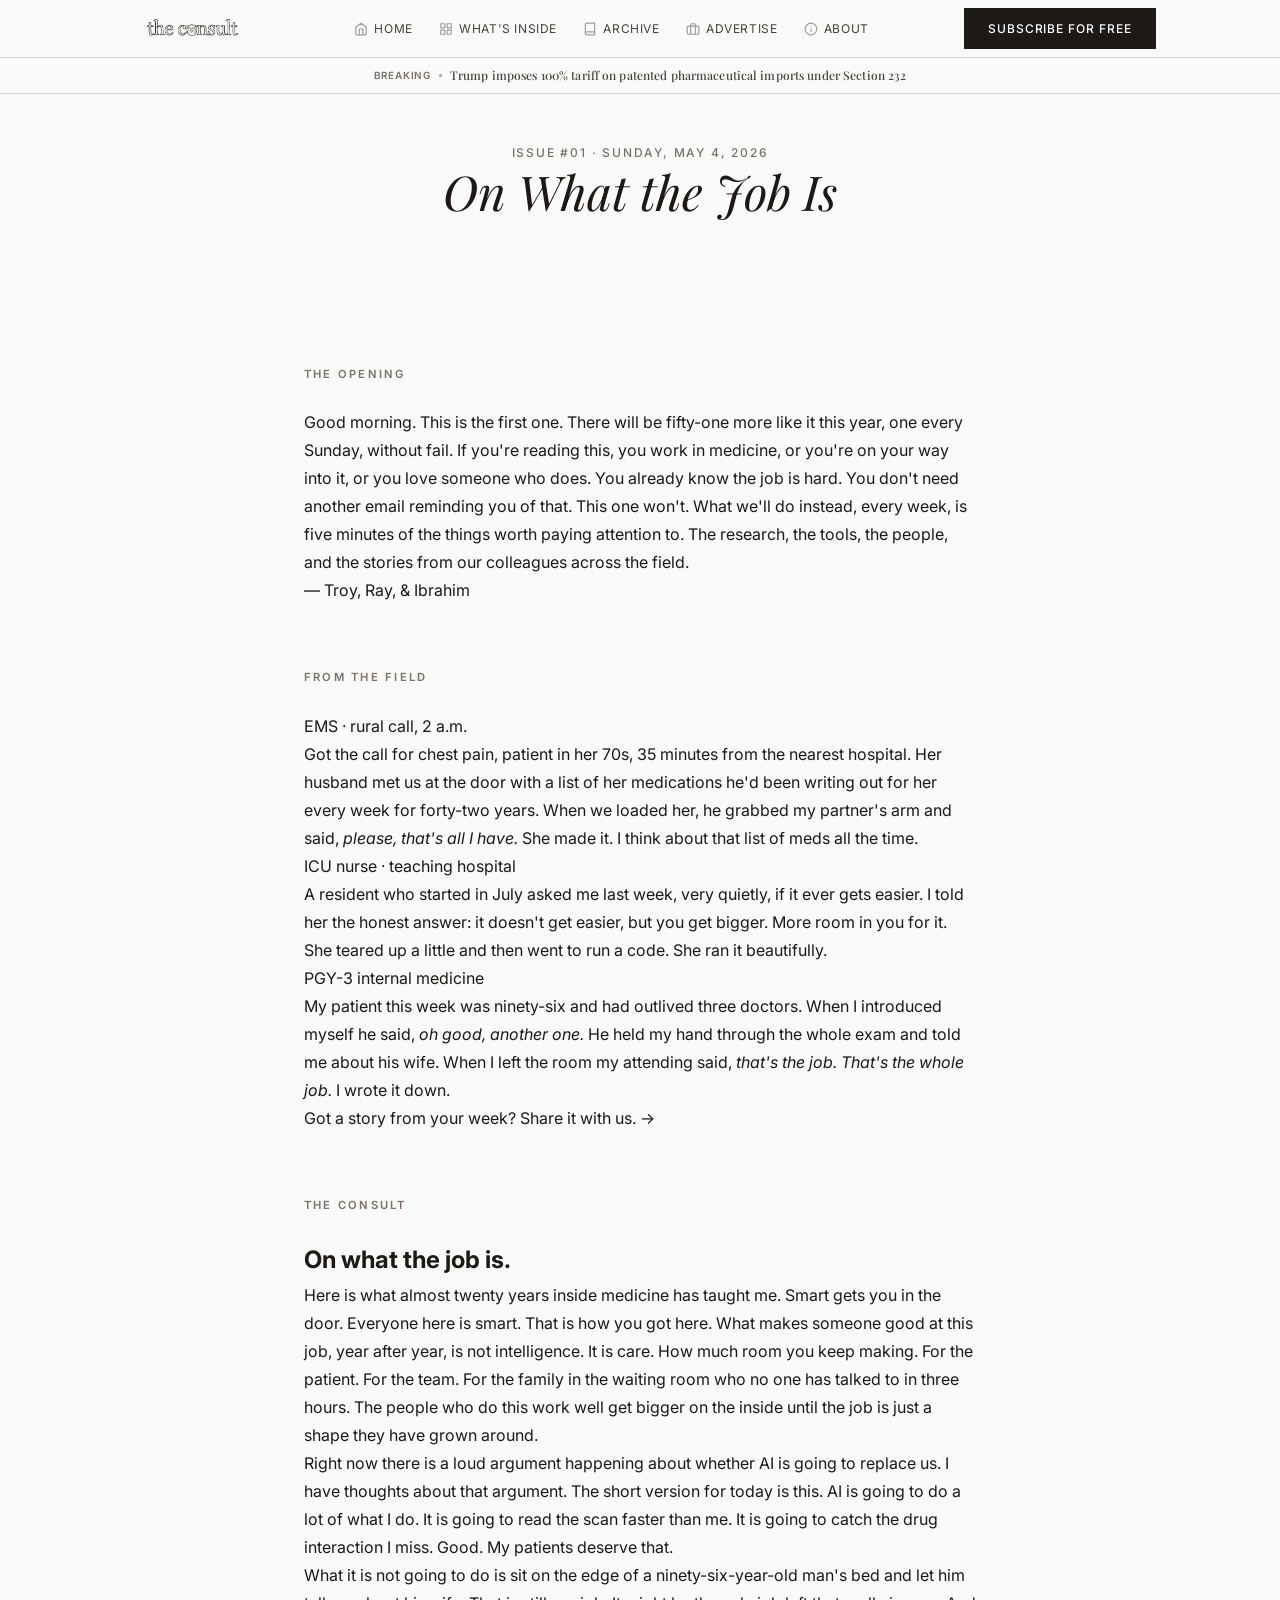
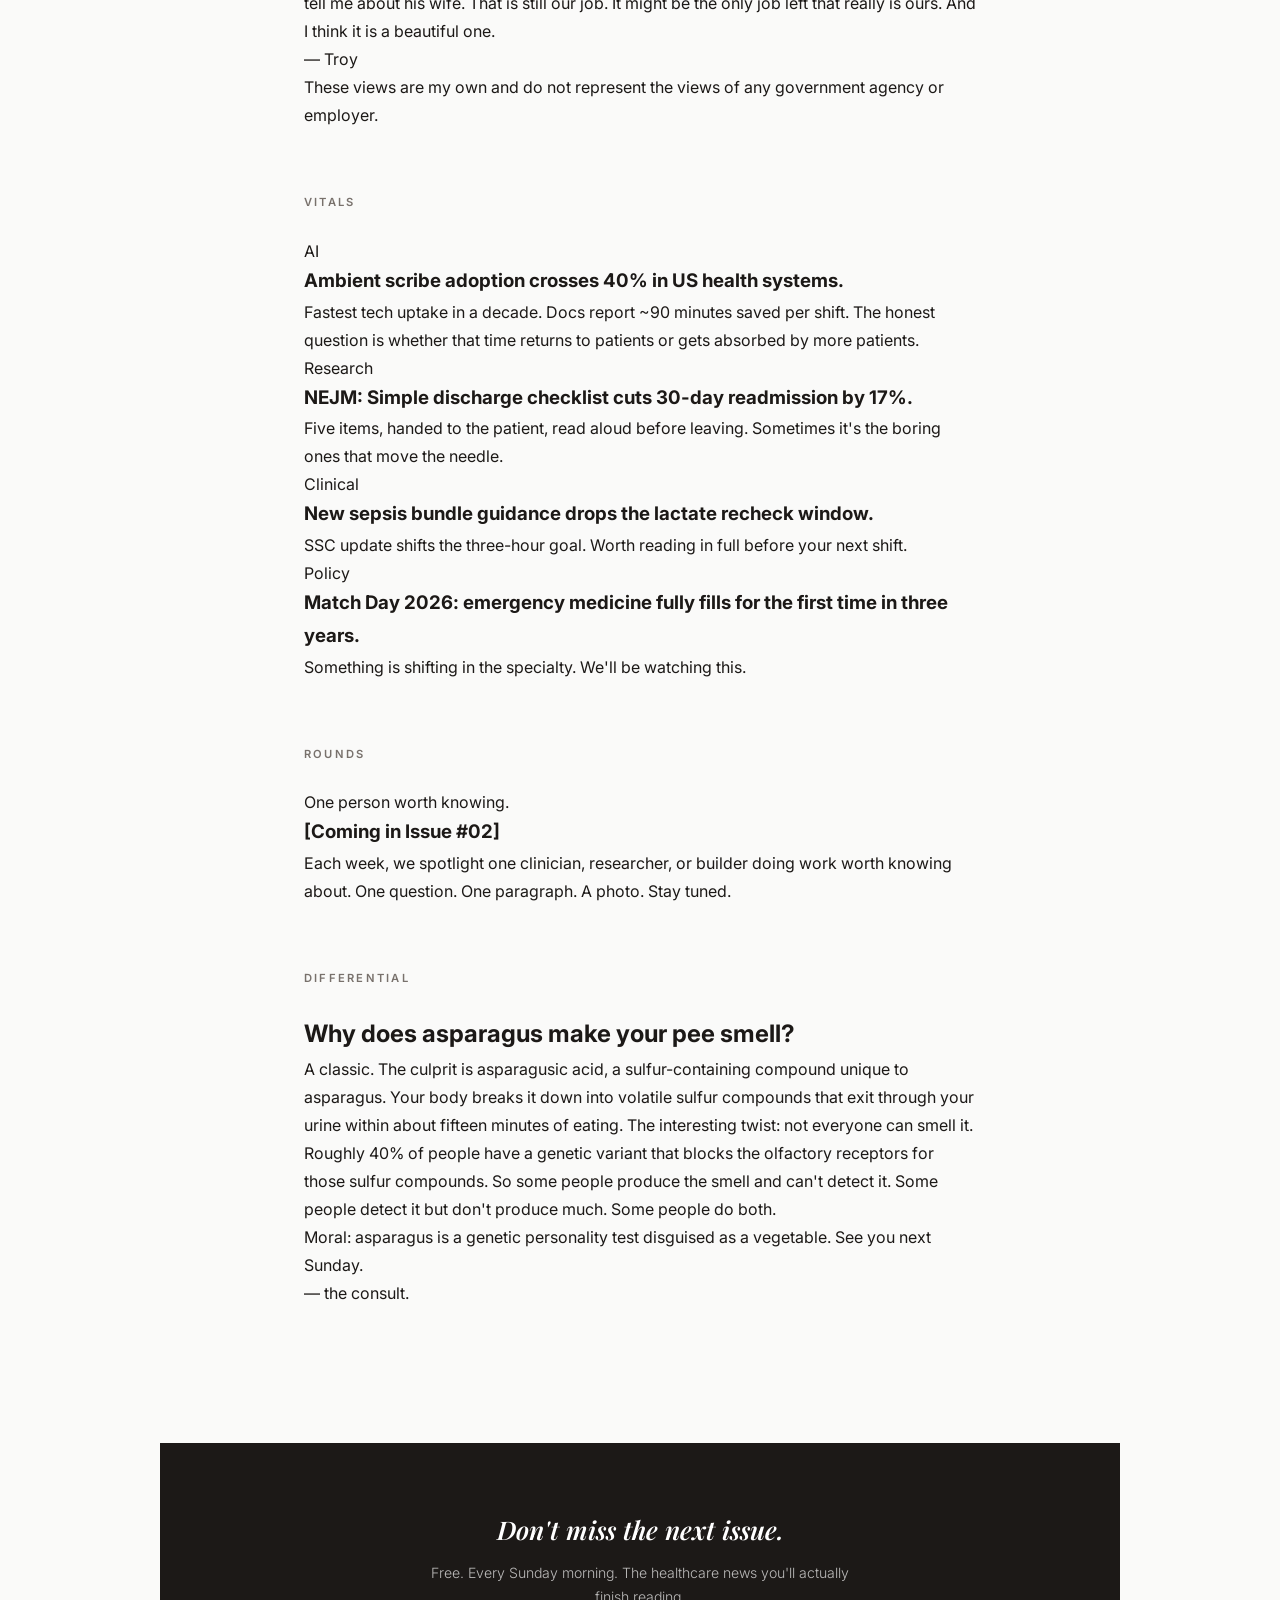
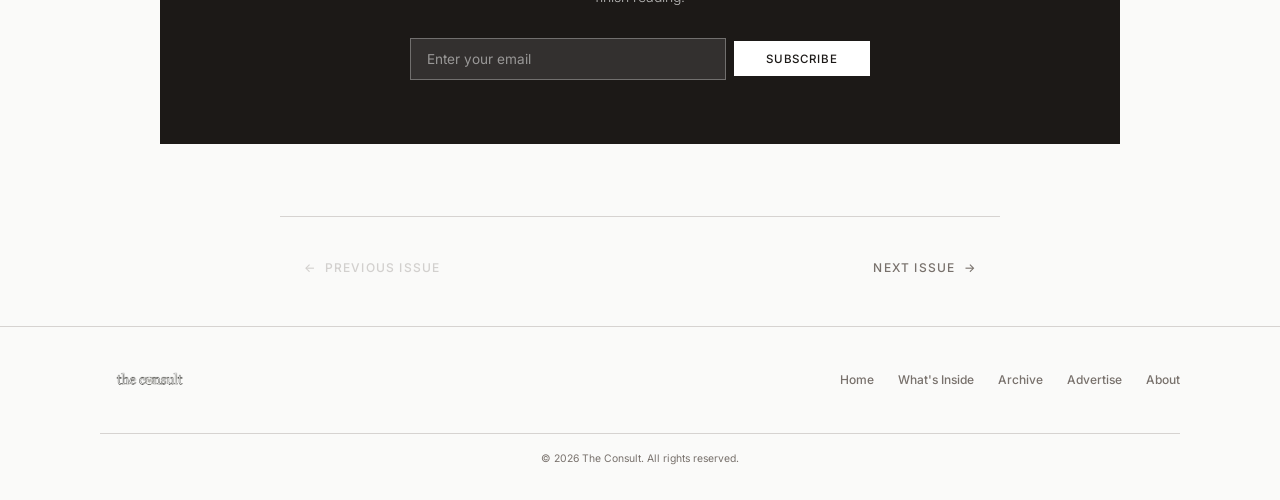
==== commit 74d9e114: "Restructure site from single-page app to multi-page Vercel project - Split hash-routed SPA into sepa" ====
--- a/issues/01.html
+++ b/issues/01.html
@@ -188,31 +188,26 @@
 </main>
 
 <!-- SUBSCRIBE CTA -->
-<section class="issue-subscribe-cta">
-  <div class="issue-subscribe-cta-inner">
+<section class="cta-section">
+  <div class="cta-box">
     <h2>Don't miss the next issue.</h2>
     <p>Free. Every Sunday morning. The healthcare news you'll actually finish reading.</p>
-    <form id="subscribeForm" class="issue-subscribe-form">
+    <form id="subscribeForm" style="display:flex;gap:0.5rem;flex-wrap:wrap;align-items:center;justify-content:center;max-width:460px;margin:0 auto;">
       <label for="sub-email" class="sr-only">Email address</label>
-      <input type="email" id="sub-email" placeholder="Enter your email" required aria-label="Email address">
-      <button type="submit" id="sub-btn">Subscribe</button>
+      <input type="email" id="sub-email" placeholder="Enter your email" required aria-label="Email address"
+        style="flex:1;min-width:220px;padding:0.75rem 1rem;border:1px solid rgba(255,255,255,0.3);border-radius:0;
+        font-family:var(--font);font-size:0.85rem;color:var(--white);background:rgba(255,255,255,0.1);
+        outline:none;transition:border-color 0.2s;">
+      <button type="submit" id="sub-btn" class="btn-sub-light">Subscribe</button>
     </form>
-    <p id="sub-msg" class="issue-subscribe-msg"></p>
+    <p id="sub-msg" style="font-size:0.75rem;color:rgba(255,255,255,0.7);margin-top:0.75rem;display:none;"></p>
   </div>
 </section>
 
 <!-- ISSUE NAV -->
 <nav class="issue-nav" aria-label="Issue navigation">
-  <div class="issue-nav-inner">
-    <span class="issue-nav-link issue-nav-prev disabled" aria-disabled="true">
-      <svg width="14" height="14" viewBox="0 0 24 24" fill="none" stroke="currentColor" stroke-width="2" stroke-linecap="round" stroke-linejoin="round"><polyline points="15 18 9 12 15 6"/></svg>
-      Previous Issue
-    </span>
-    <a class="issue-nav-link issue-nav-next" href="/issues/02">
-      Next Issue
-      <svg width="14" height="14" viewBox="0 0 24 24" fill="none" stroke="currentColor" stroke-width="2" stroke-linecap="round" stroke-linejoin="round"><polyline points="9 18 15 12 9 6"/></svg>
-    </a>
-  </div>
+  <span class="issue-nav-prev" style="opacity:0.3;cursor:default;" aria-disabled="true">Previous Issue</span>
+  <a class="issue-nav-next" href="/issues/02">Next Issue</a>
 </nav>
 
 <!-- FOOTER -->
--- a/assets/issue.css
+++ b/assets/issue.css
@@ -252,52 +252,10 @@
   line-height: 1.8;
 }
 
-/* ---------- Subscribe CTA ---------- */
-
-.issue-cta {
-  max-width: var(--max-w);
-  margin: 0 auto;
-  padding: 4rem 1.5rem;
-  text-align: center;
-  border-top: 1px solid var(--border);
-}
-
-.issue-cta h3 {
-  font-family: var(--font-display);
-  font-size: 1.5rem;
-  font-weight: 500;
-  color: var(--black);
-  margin-bottom: 0.75rem;
-}
-
-.issue-cta p {
-  font-family: var(--font);
-  font-size: 0.85rem;
-  color: var(--text-muted);
-  line-height: 1.6;
-  margin-bottom: 2rem;
-}
-
-.issue-cta a,
-.issue-cta button {
-  display: inline-block;
-  font-family: var(--font);
-  font-size: 0.8rem;
-  font-weight: 600;
-  letter-spacing: 0.12em;
-  text-transform: uppercase;
-  color: var(--white);
-  background: var(--black);
-  border: none;
-  padding: 0.9rem 2.5rem;
-  cursor: pointer;
-  text-decoration: none;
-  transition: background 0.2s ease;
-}
-
-.issue-cta a:hover,
-.issue-cta button:hover {
-  background: var(--warm);
+/* ---------- Issue Subscribe CTA (uses shared .cta-section/.cta-box) ---------- */
+
+.cta-box input::placeholder {
+  color: rgba(255,255,255,0.5);
 }
 
 /* ---------- Issue Navigation ---------- */
@@ -305,14 +263,15 @@
 .issue-nav {
   max-width: var(--max-w);
   margin: 0 auto;
-  padding: 3rem 1.5rem 4rem;
+  padding: 2.5rem 1.5rem 3rem;
   display: flex;
   justify-content: space-between;
   align-items: center;
   border-top: 1px solid var(--border);
 }
 
-.issue-nav a {
+.issue-nav a,
+.issue-nav span {
   font-family: var(--font);
   font-size: 0.75rem;
   font-weight: 500;
@@ -327,11 +286,11 @@
   color: var(--black);
 }
 
-.issue-nav .issue-nav-prev::before {
+.issue-nav-prev::before {
   content: "\2190\00a0\00a0";
 }
 
-.issue-nav .issue-nav-next::after {
+.issue-nav-next::after {
   content: "\00a0\00a0\2192";
 }
 
@@ -354,15 +313,7 @@
     padding-top: 0;
   }
 
-  .issue-cta {
-    padding: 3rem 1rem;
-  }
-
   .issue-nav {
     padding: 2rem 1rem 3rem;
-    flex-direction: column;
-    gap: 1.5rem;
-    align-items: stretch;
-    text-align: center;
-  }
-}
+  }
+}
